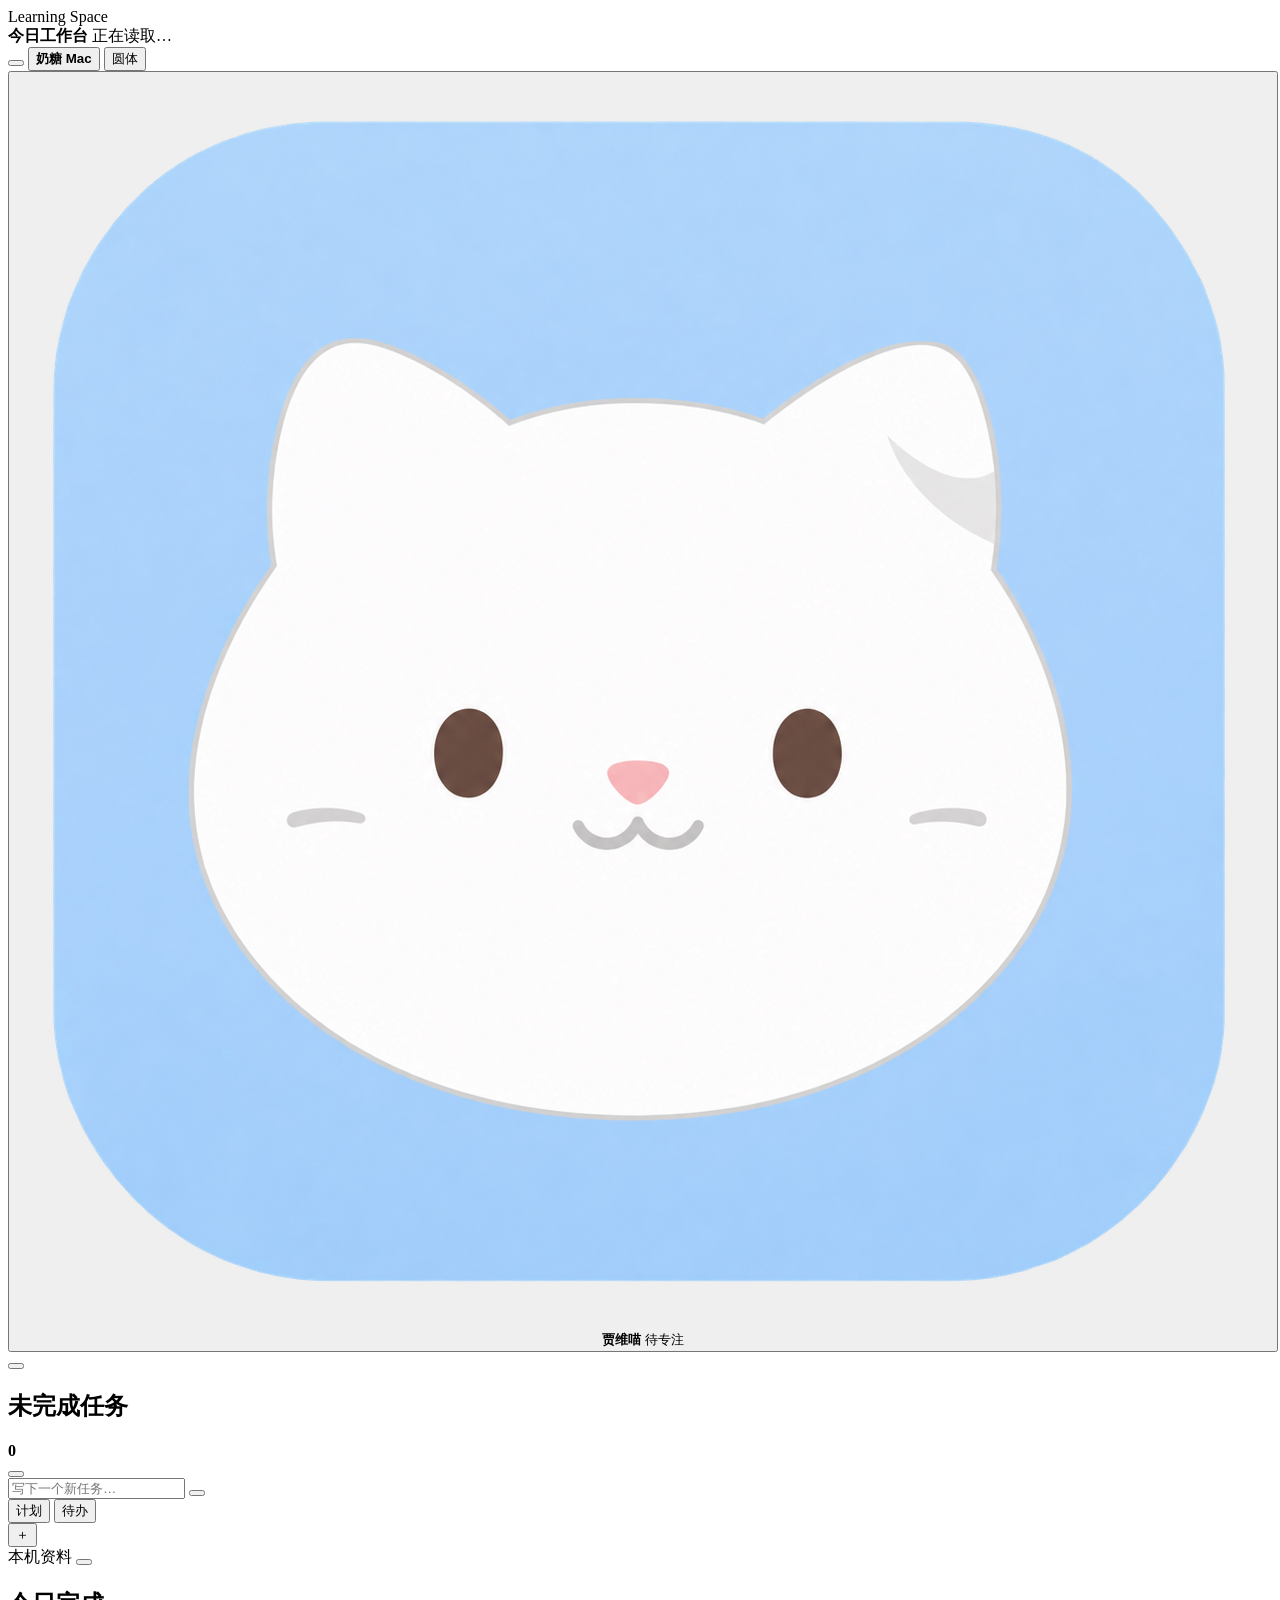
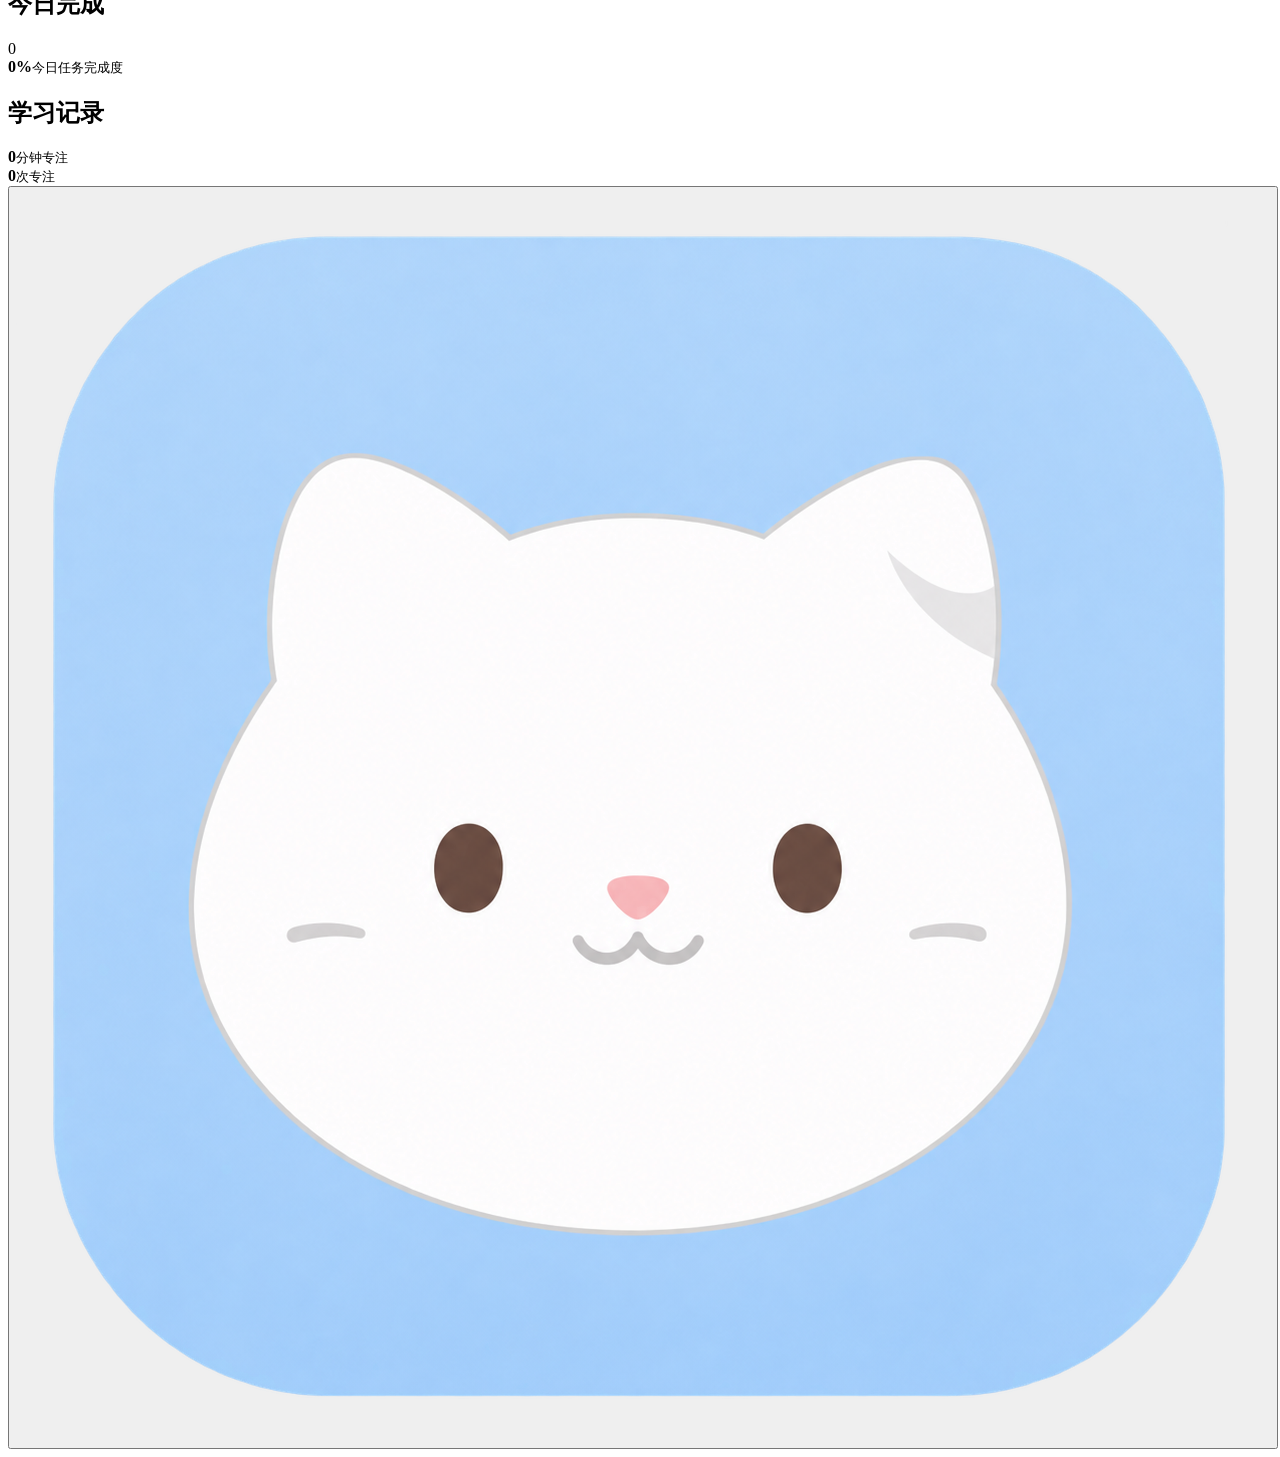
==== app/public/index.html @ caebe569 "[Claude] v2 框架：长期项目、每日摘要、AI 数据快照与模型接入的接口骨架 - 数据库 v1→v2 迁移机制（architecture/migrations/，迁移前自动 VACUUM IN" ====
<!doctype html>
<html lang="zh-CN">
<head>
<meta charset="utf-8">
<meta name="viewport" content="width=device-width,initial-scale=1">
<title>学习工作台</title>
<link rel="icon" type="image/png" href="/icon.png">
<meta name="theme-color" content="#fbf3ee">
<script>/* 首屏前套用上次选的皮肤，避免闪默认配色；完整逻辑在 js/skins.js */
var s = 'candy'; try { s = localStorage.getItem('workbench.skin-choice') || s; } catch (e) {}
if (s !== 'mint') document.documentElement.dataset.skin = s;</script>
<link rel="stylesheet" href="/tokens.css">
<link rel="stylesheet" href="/skins.css">
<link rel="stylesheet" href="/app.css">
<link rel="stylesheet" href="/planner.css">
<link rel="stylesheet" href="/review.css">
<link rel="stylesheet" href="/board.css">
<link rel="stylesheet" href="/projects.css">
<link rel="stylesheet" href="/ai.css">
</head>
<body>
<header class="macbar">
  <div class="brand"><span class="brandmark" data-icon="book"></span><span class="brandname">Learning Space</span></div>
  <div class="context" aria-label="当前位置">
    <b id="contextPage">今日工作台</b>
    <span class="ctxdate"><span id="todayText">正在读取…</span><span class="day" id="weekday"></span></span>
  </div>
  <nav id="tools" class="toolbar" aria-label="切换中央页面"></nav>
  <div class="headtools">
    <button type="button" id="aiSettingsBtn" class="iconbtn ghost" data-page="ai" title="模型接入" aria-label="模型接入"><span data-icon="gear"></span></button>
    <button type="button" id="skinToggle" class="fonttoggle skintoggle" aria-label="换皮肤"
      title="换皮肤"><span class="skinmascot" aria-hidden="true"></span><b>奶糖 Mac</b></button>
    <button type="button" id="fontToggle" class="fonttoggle" aria-pressed="true">圆体</button>
    <div class="island">
      <button class="islandMain" id="islandMain" aria-expanded="false" aria-controls="islandBox"
        aria-label="贾维喵专注灵动岛">
        <img src="/kitten.png" alt="">
        <b>贾维喵</b>
        <span class="statusDot"></span>
        <span id="islandTime">待专注</span>
      </button>
      <section class="islandbox" id="islandBox" hidden>
        <small>当前学习任务</small>
        <strong id="islandTask">—</strong>
        <button id="islandAct" class="primary">开始 25 分钟</button>
        <button data-action="choose">换任务</button>
        <button data-page="focus">专注详情</button>
      </section>
    </div>
  </div>
</header>

<div class="shell">
  <aside class="left" aria-label="任务侧栏">
    <div class="railTools">
      <button id="collapse" class="iconbtn" aria-label="折叠任务侧栏" title="折叠任务侧栏" aria-expanded="true"><span data-icon="sidebar"></span></button>
      <div class="section-head pending-heading"><h2>未完成任务</h2><b class="count" id="count">0</b></div>
      <button id="quickAdd" class="iconbtn" title="新建任务" aria-label="新建任务"><span data-icon="plus"></span></button>
    </div>
    <div class="railList" id="railList" aria-label="任务快捷入口"></div>
    <form id="newTask">
      <input maxlength="48" id="newTitle" aria-label="新任务名称" placeholder="写下一个新任务…" autocomplete="off">
      <button title="添加任务" aria-label="添加任务"><span data-icon="plus"></span></button>
    </form>
    <div class="sidebar-mode" aria-label="任务侧栏视图">
      <button type="button" data-sidebar-view="plan" aria-pressed="true">计划</button>
      <button type="button" data-sidebar-view="tasks" aria-pressed="false">待办</button>
    </div>
    <div id="pending" class="scrolly" aria-label="待办任务" hidden></div>
    <div id="planner" class="planner-panel">
      <div class="planner-toolbar">
        <span id="plannerDate"></span>
        <button type="button" data-plan-add aria-label="添加时间块" title="添加时间块">＋</button>
      </div>
      <div id="plannerGrid" class="planner-scroll" aria-label="日计划时间轴"></div>
    </div>
    <div class="leftfoot">
      <span>本机资料</span>
      <button class="iconbtn ghost" id="exportData" title="导出为 JSON 备份" aria-label="导出备份"><span data-icon="download"></span></button>
    </div>
  </aside>

  <main id="main" aria-live="polite">
    <section id="homeFocus" class="hero" aria-labelledby="homeFocusTitle" hidden>
      <div class="copy">
        <div class="byline"><span data-icon="paw"></span> 贾维斯喵管家</div>
        <h2 id="homeFocusTitle"></h2>
        <p id="homeFocusStatus"></p>
        <div class="actions">
          <button type="button" class="primary" data-page="focus"><span data-icon="play"></span> 回到专注</button>
        </div>
      </div>
      <img src="/desk.png" alt="贾维斯喵伏在学习笔记旁">
    </section>
    <div id="mainContent"></div>
  </main>

  <aside class="right" aria-label="今日概况">
    <section class="right-summary">
      <div class="section-head"><h2>今日完成</h2><span id="doneCount" class="count">0</span></div>
      <div class="progressbox">
        <div><strong id="percent">0%</strong><small>今日任务完成度</small></div>
        <div class="track"><i id="progress"></i></div>
      </div>
      <div id="done" class="scrolly done-list"></div>
      <div class="rule"></div>
      <div class="section-head"><h2>学习记录</h2><span data-icon="activity"></span></div>
      <div class="record">
        <div><strong id="minutes">0</strong><small>分钟专注</small></div>
        <div><strong id="sessions">0</strong><small>次专注</small></div>
      </div>
    </section>
    <!-- 长期项目：js/projects.js 渲染，数据来自 view.projects -->
    <section id="projects" class="right-projects" aria-label="长期项目"></section>
  </aside>
</div>

<button id="cat" class="cat" aria-label="唤起贾维喵" title="贾维喵" aria-expanded="false" aria-controls="catPanel">
  <img src="/kitten.png" alt="">
</button>

<div id="catPanel" class="catpanel" hidden>
  <div class="cathead">
    <img src="/kitten.png" alt="">
    <div><b>贾维喵</b><small id="catState">待命中</small></div>
    <button class="close" id="catClose" aria-label="收起管家">×</button>
  </div>
  <div id="catBody" class="catbody"></div>
</div>

<dialog id="dialog">
  <form method="dialog"><button class="close" aria-label="关闭">×</button></form>
  <div id="dialogBody"></div>
</dialog>
<div id="toast" role="status" aria-live="polite"></div>

<script type="module" src="/js/app.js"></script>
</body>
</html>
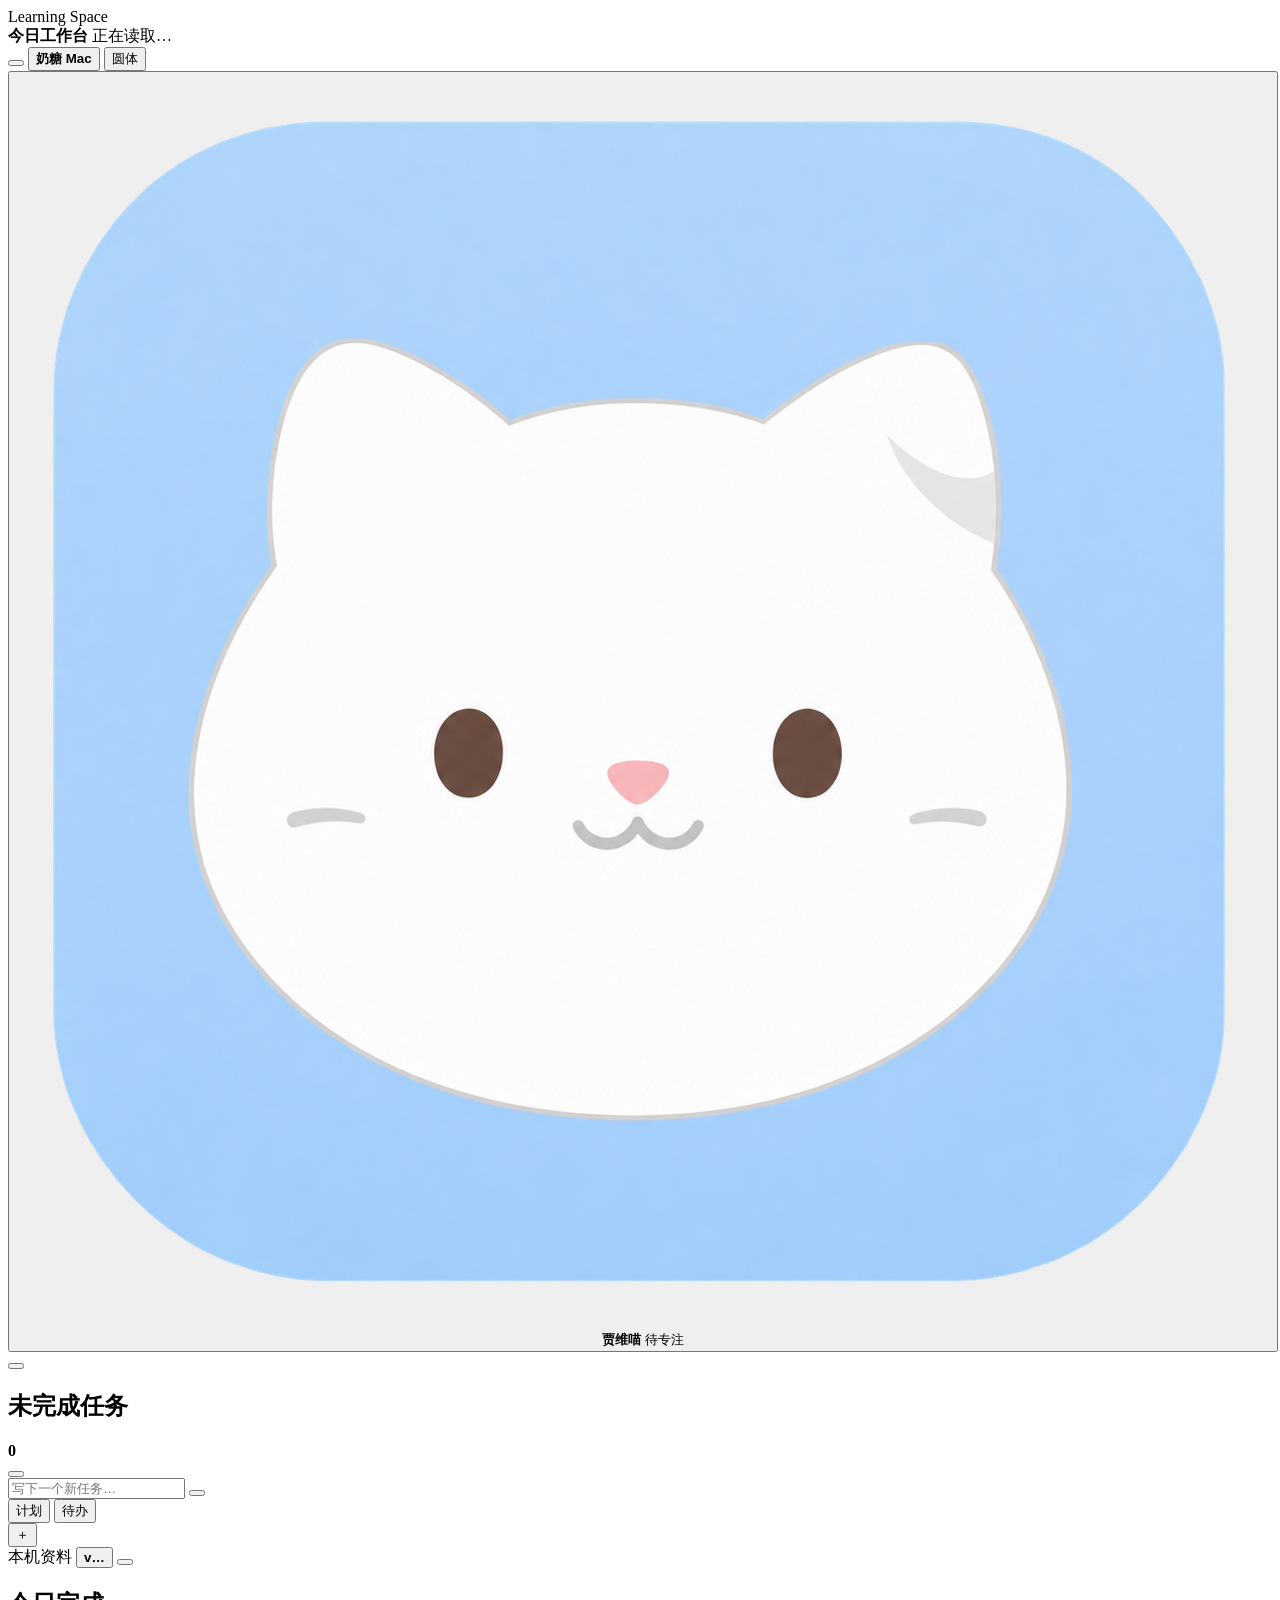
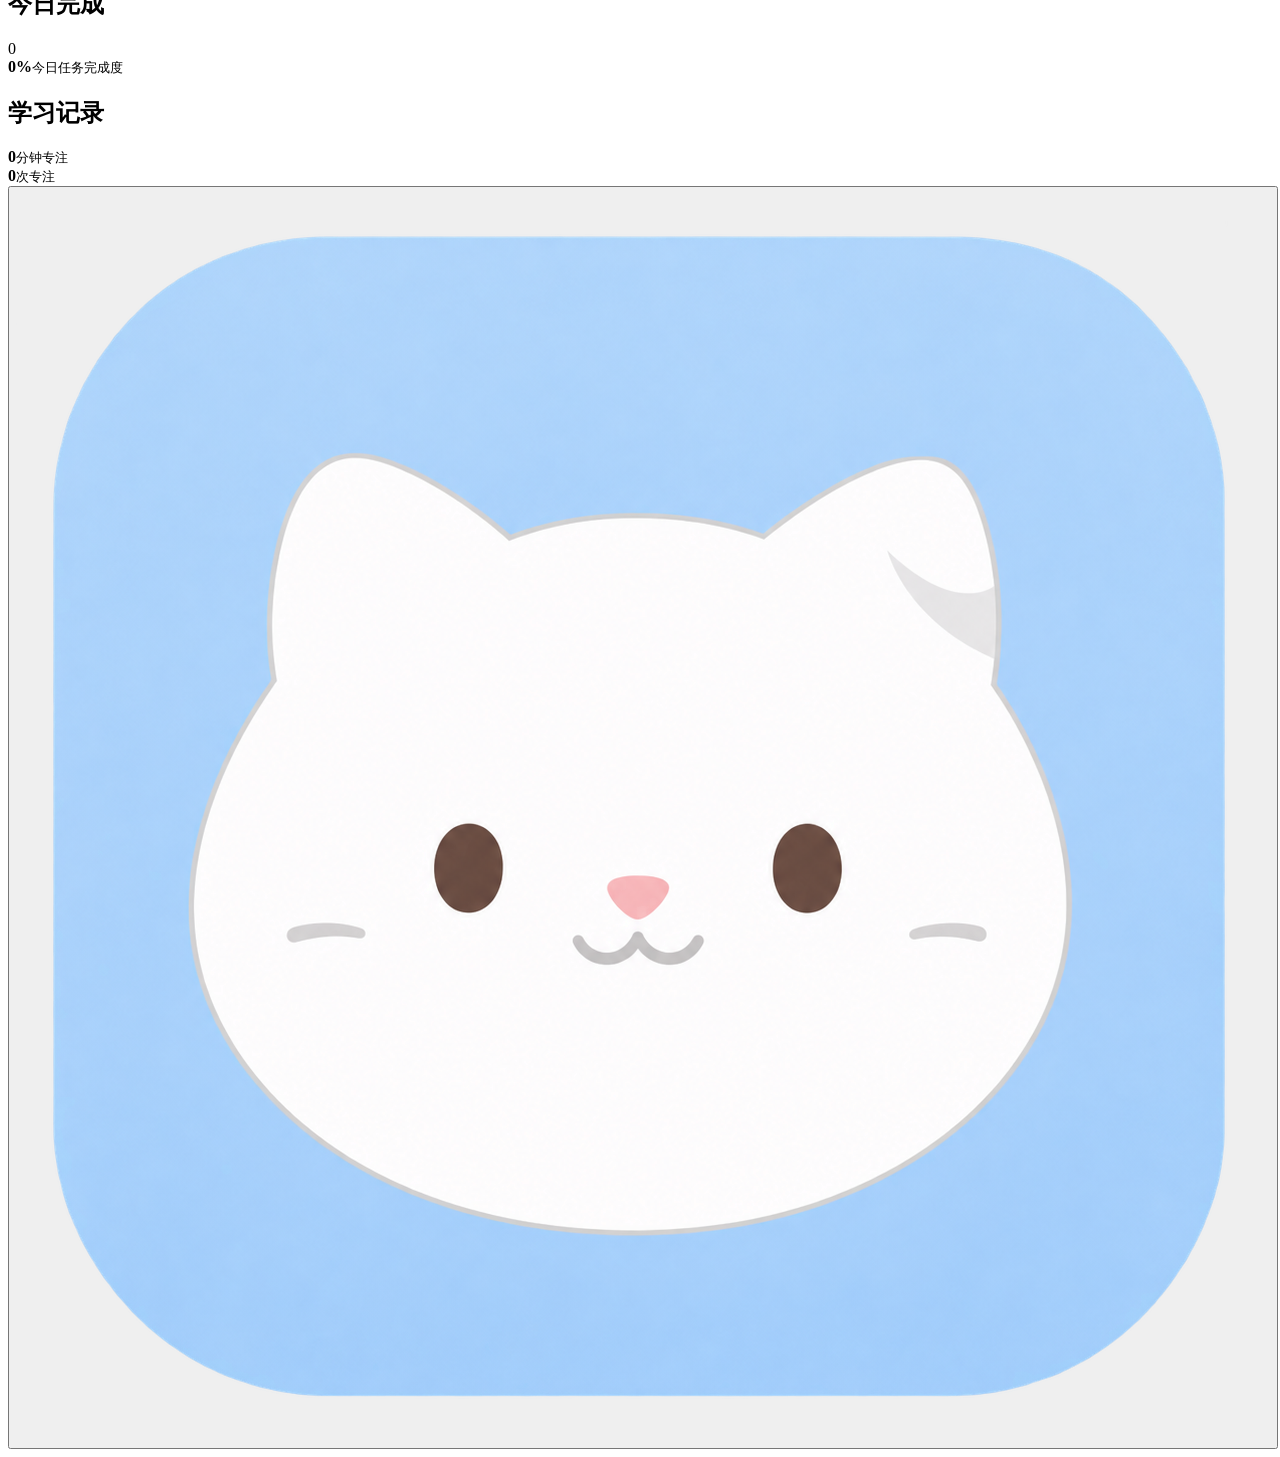
==== commit 290f3c38: "[Claude] 桌面版自动更新：签名清单、校验下载、确认后安装并重启 参考贾维喵管家的签名更新流程，零依赖实现： - Release 附 latest.json + Ed25519 签名；客户端验签" ====
--- a/app/public/index.html
+++ b/app/public/index.html
@@ -13,7 +13,6 @@
 <link rel="stylesheet" href="/skins.css">
 <link rel="stylesheet" href="/app.css">
 <link rel="stylesheet" href="/planner.css">
-<link rel="stylesheet" href="/review.css">
 <link rel="stylesheet" href="/board.css">
 <link rel="stylesheet" href="/projects.css">
 <link rel="stylesheet" href="/ai.css">
@@ -45,6 +44,7 @@
         <button id="islandAct" class="primary">开始 25 分钟</button>
         <button data-action="choose">换任务</button>
         <button data-page="focus">专注详情</button>
+        <button data-action="pip">桌面灵动岛</button>
       </section>
     </div>
   </div>
@@ -76,6 +76,7 @@
     </div>
     <div class="leftfoot">
       <span>本机资料</span>
+      <button type="button" class="versionchip" id="updateBtn" title="软件更新" aria-label="软件更新"><b>v…</b><i aria-hidden="true"></i></button>
       <button class="iconbtn ghost" id="exportData" title="导出为 JSON 备份" aria-label="导出备份"><span data-icon="download"></span></button>
     </div>
   </aside>
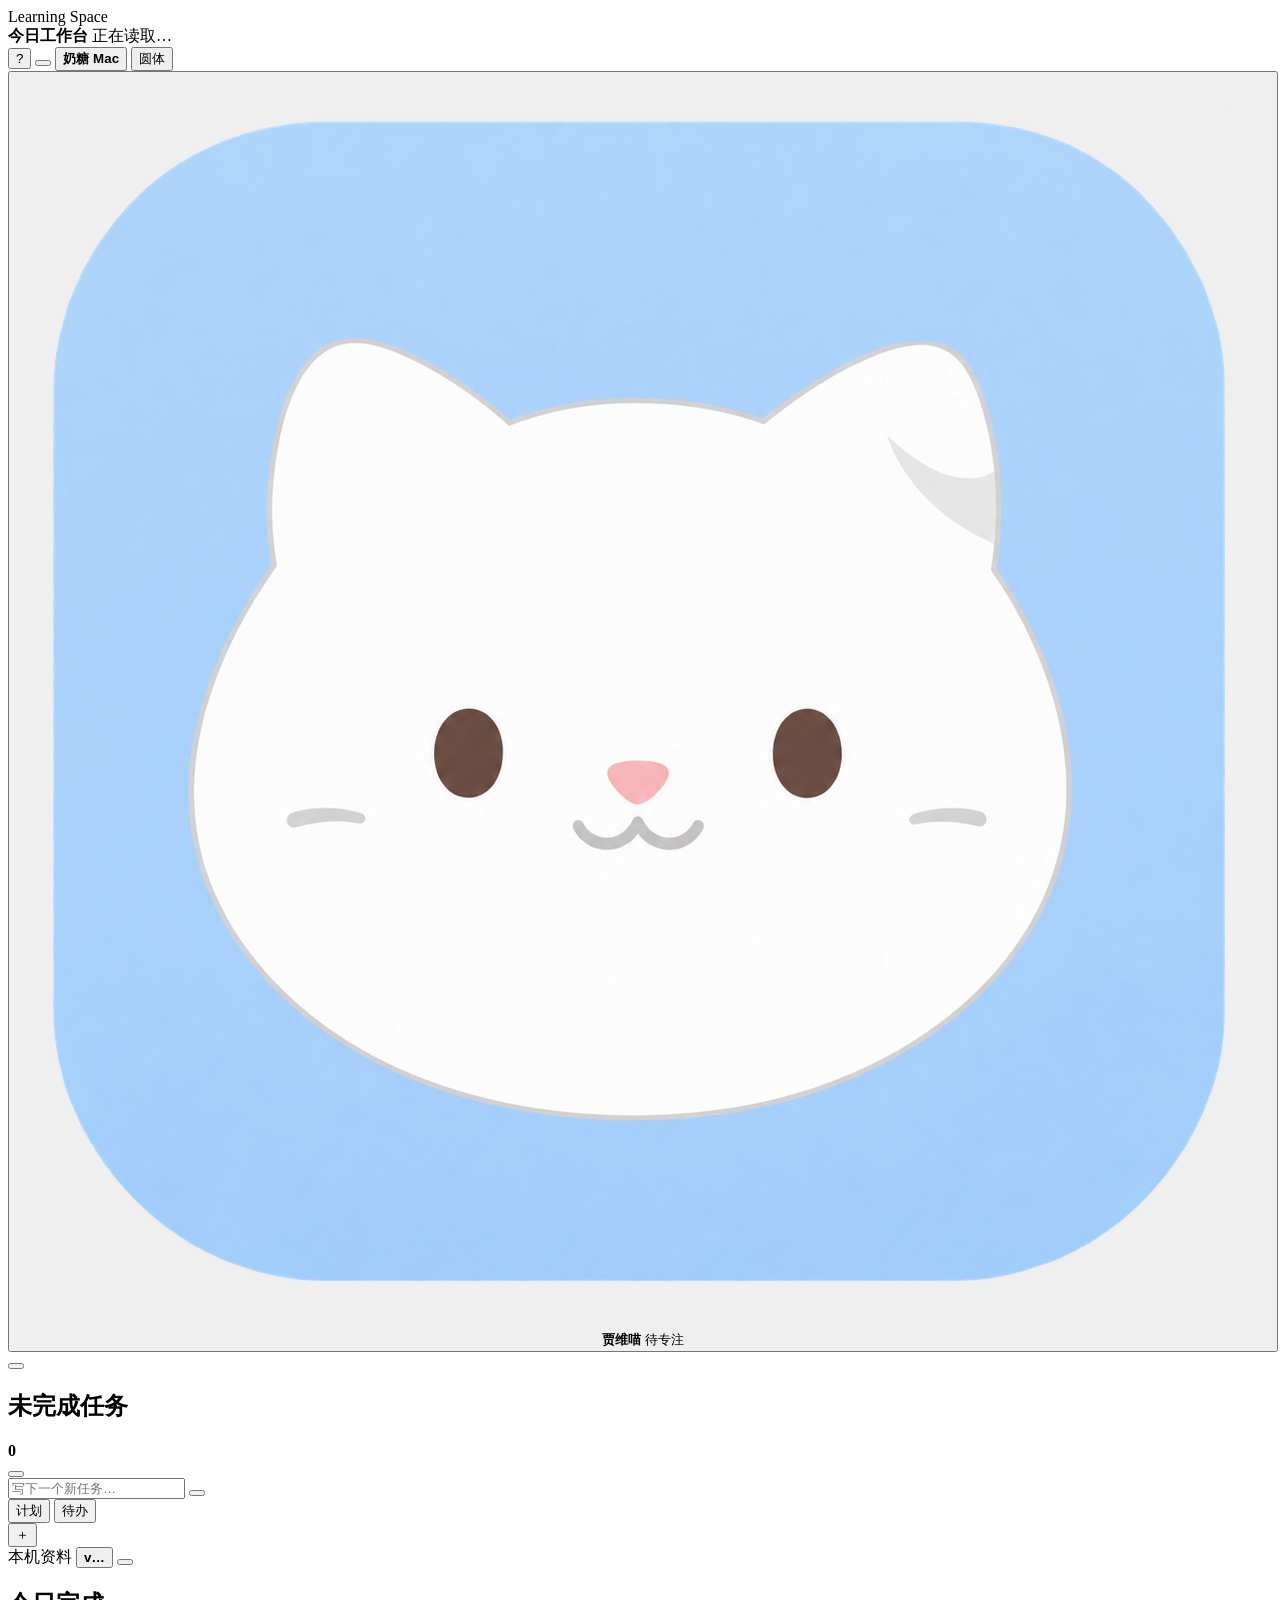
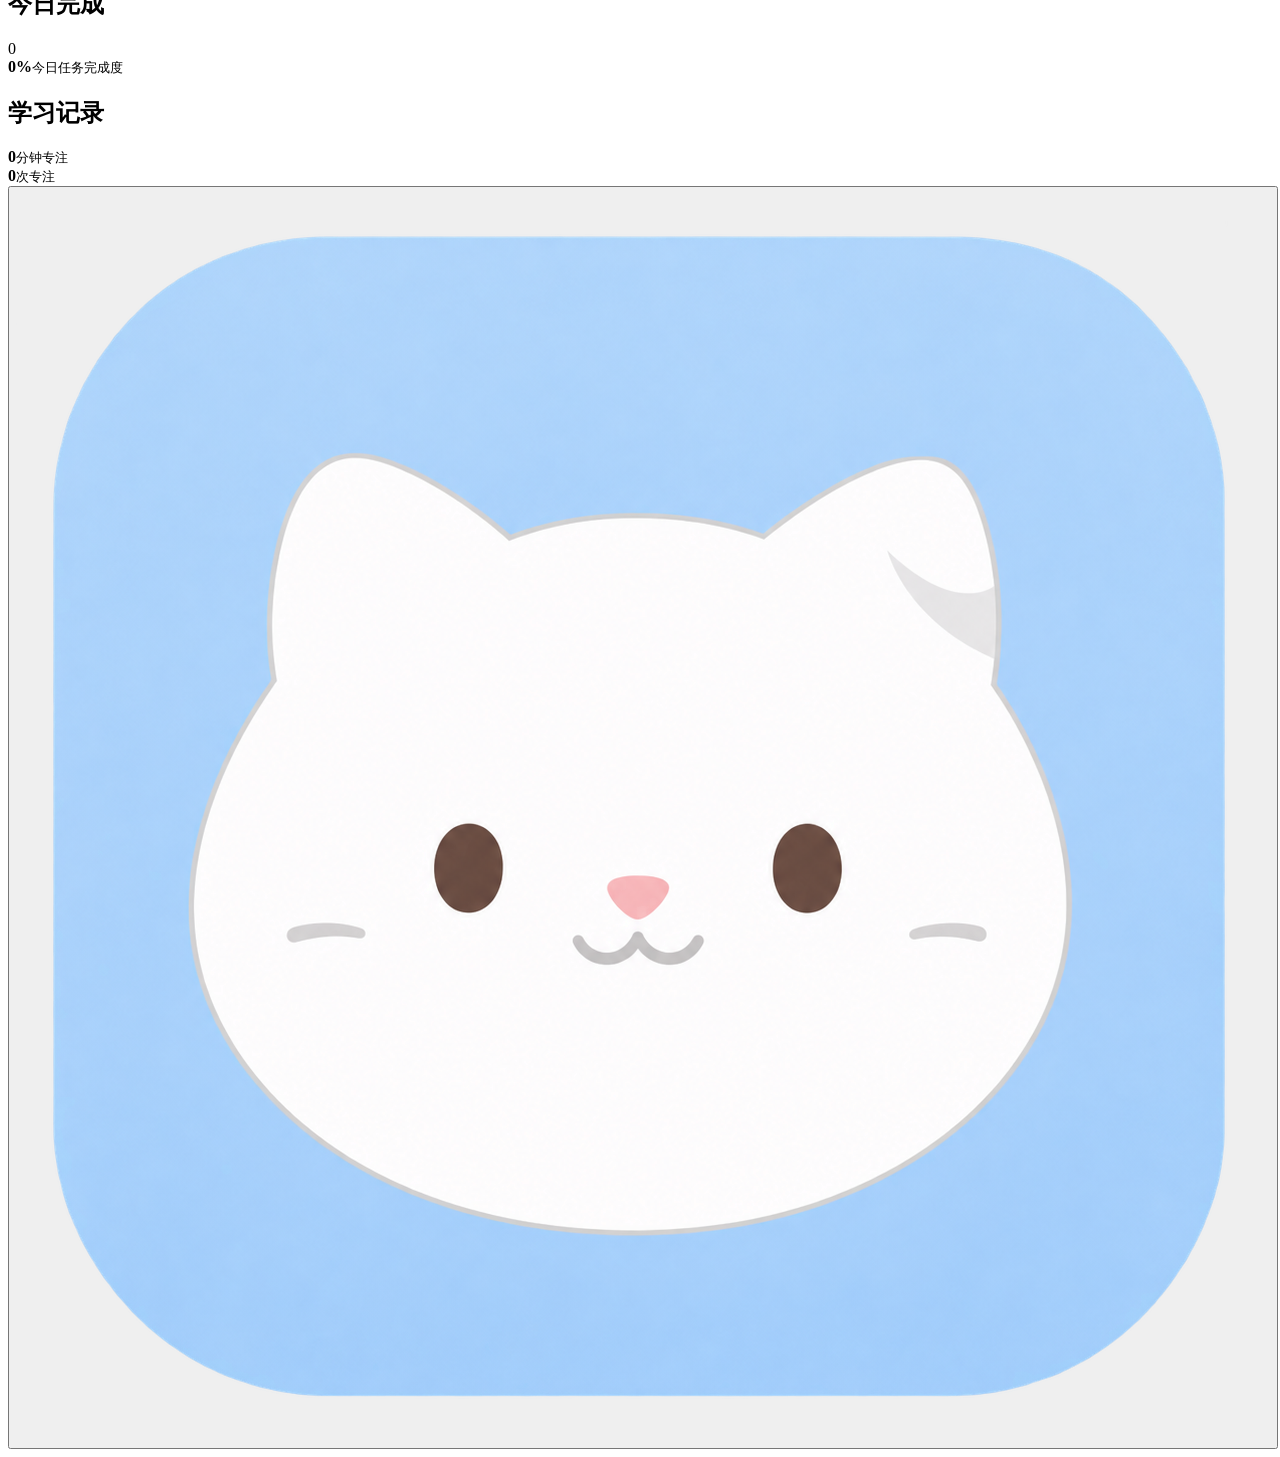
==== commit 842fd43c: "[Claude] T-W7 右键菜单 + T-W9 新手引导与帮助 + T-W8b 分页刷新修复 用户把剩下的工单交给 Claude 直接做。三处改动交织在 app.js / harvest.js，合" ====
--- a/app/public/index.html
+++ b/app/public/index.html
@@ -16,6 +16,10 @@
 <link rel="stylesheet" href="/board.css">
 <link rel="stylesheet" href="/projects.css">
 <link rel="stylesheet" href="/ai.css">
+<link rel="stylesheet" href="/harvest.css">
+<link rel="stylesheet" href="/storage.css">
+<link rel="stylesheet" href="/menu.css">
+<link rel="stylesheet" href="/tour.css">
 </head>
 <body>
 <header class="macbar">
@@ -24,13 +28,14 @@
     <b id="contextPage">今日工作台</b>
     <span class="ctxdate"><span id="todayText">正在读取…</span><span class="day" id="weekday"></span></span>
   </div>
-  <nav id="tools" class="toolbar" aria-label="切换中央页面"></nav>
+  <nav id="tools" class="toolbar" aria-label="切换中央页面" data-tour="nav"></nav>
   <div class="headtools">
-    <button type="button" id="aiSettingsBtn" class="iconbtn ghost" data-page="ai" title="模型接入" aria-label="模型接入"><span data-icon="gear"></span></button>
+    <button type="button" id="helpBtn" class="iconbtn ghost helpbtn" data-tour-help title="使用帮助（?）" aria-label="使用帮助">?</button>
+    <button type="button" id="aiSettingsBtn" class="iconbtn ghost" data-page="ai" data-tour="data" title="模型接入" aria-label="模型接入"><span data-icon="gear"></span></button>
     <button type="button" id="skinToggle" class="fonttoggle skintoggle" aria-label="换皮肤"
       title="换皮肤"><span class="skinmascot" aria-hidden="true"></span><b>奶糖 Mac</b></button>
     <button type="button" id="fontToggle" class="fonttoggle" aria-pressed="true">圆体</button>
-    <div class="island">
+    <div class="island" data-tour="focus">
       <button class="islandMain" id="islandMain" aria-expanded="false" aria-controls="islandBox"
         aria-label="贾维喵专注灵动岛">
         <img src="/kitten.png" alt="">
@@ -62,17 +67,17 @@
       <input maxlength="48" id="newTitle" aria-label="新任务名称" placeholder="写下一个新任务…" autocomplete="off">
       <button title="添加任务" aria-label="添加任务"><span data-icon="plus"></span></button>
     </form>
-    <div class="sidebar-mode" aria-label="任务侧栏视图">
+    <div class="sidebar-mode" aria-label="任务侧栏视图" data-tour="todo">
       <button type="button" data-sidebar-view="plan" aria-pressed="true">计划</button>
       <button type="button" data-sidebar-view="tasks" aria-pressed="false">待办</button>
     </div>
     <div id="pending" class="scrolly" aria-label="待办任务" hidden></div>
-    <div id="planner" class="planner-panel">
+    <div id="planner" class="planner-panel" data-tour="planner">
       <div class="planner-toolbar">
         <span id="plannerDate"></span>
         <button type="button" data-plan-add aria-label="添加时间块" title="添加时间块">＋</button>
       </div>
-      <div id="plannerGrid" class="planner-scroll" aria-label="日计划时间轴"></div>
+      <div id="plannerGrid" class="planner-scroll" aria-label="日计划时间轴" data-tour="menu"></div>
     </div>
     <div class="leftfoot">
       <span>本机资料</span>
@@ -93,7 +98,7 @@
       </div>
       <img src="/desk.png" alt="贾维斯喵伏在学习笔记旁">
     </section>
-    <div id="mainContent"></div>
+    <div id="mainContent" data-tour="notes"></div>
   </main>
 
   <aside class="right" aria-label="今日概况">
@@ -112,7 +117,7 @@
       </div>
     </section>
     <!-- 长期项目：js/projects.js 渲染，数据来自 view.projects -->
-    <section id="projects" class="right-projects" aria-label="长期项目"></section>
+    <section id="projects" class="right-projects" aria-label="长期项目" data-tour="projects"></section>
   </aside>
 </div>
 
